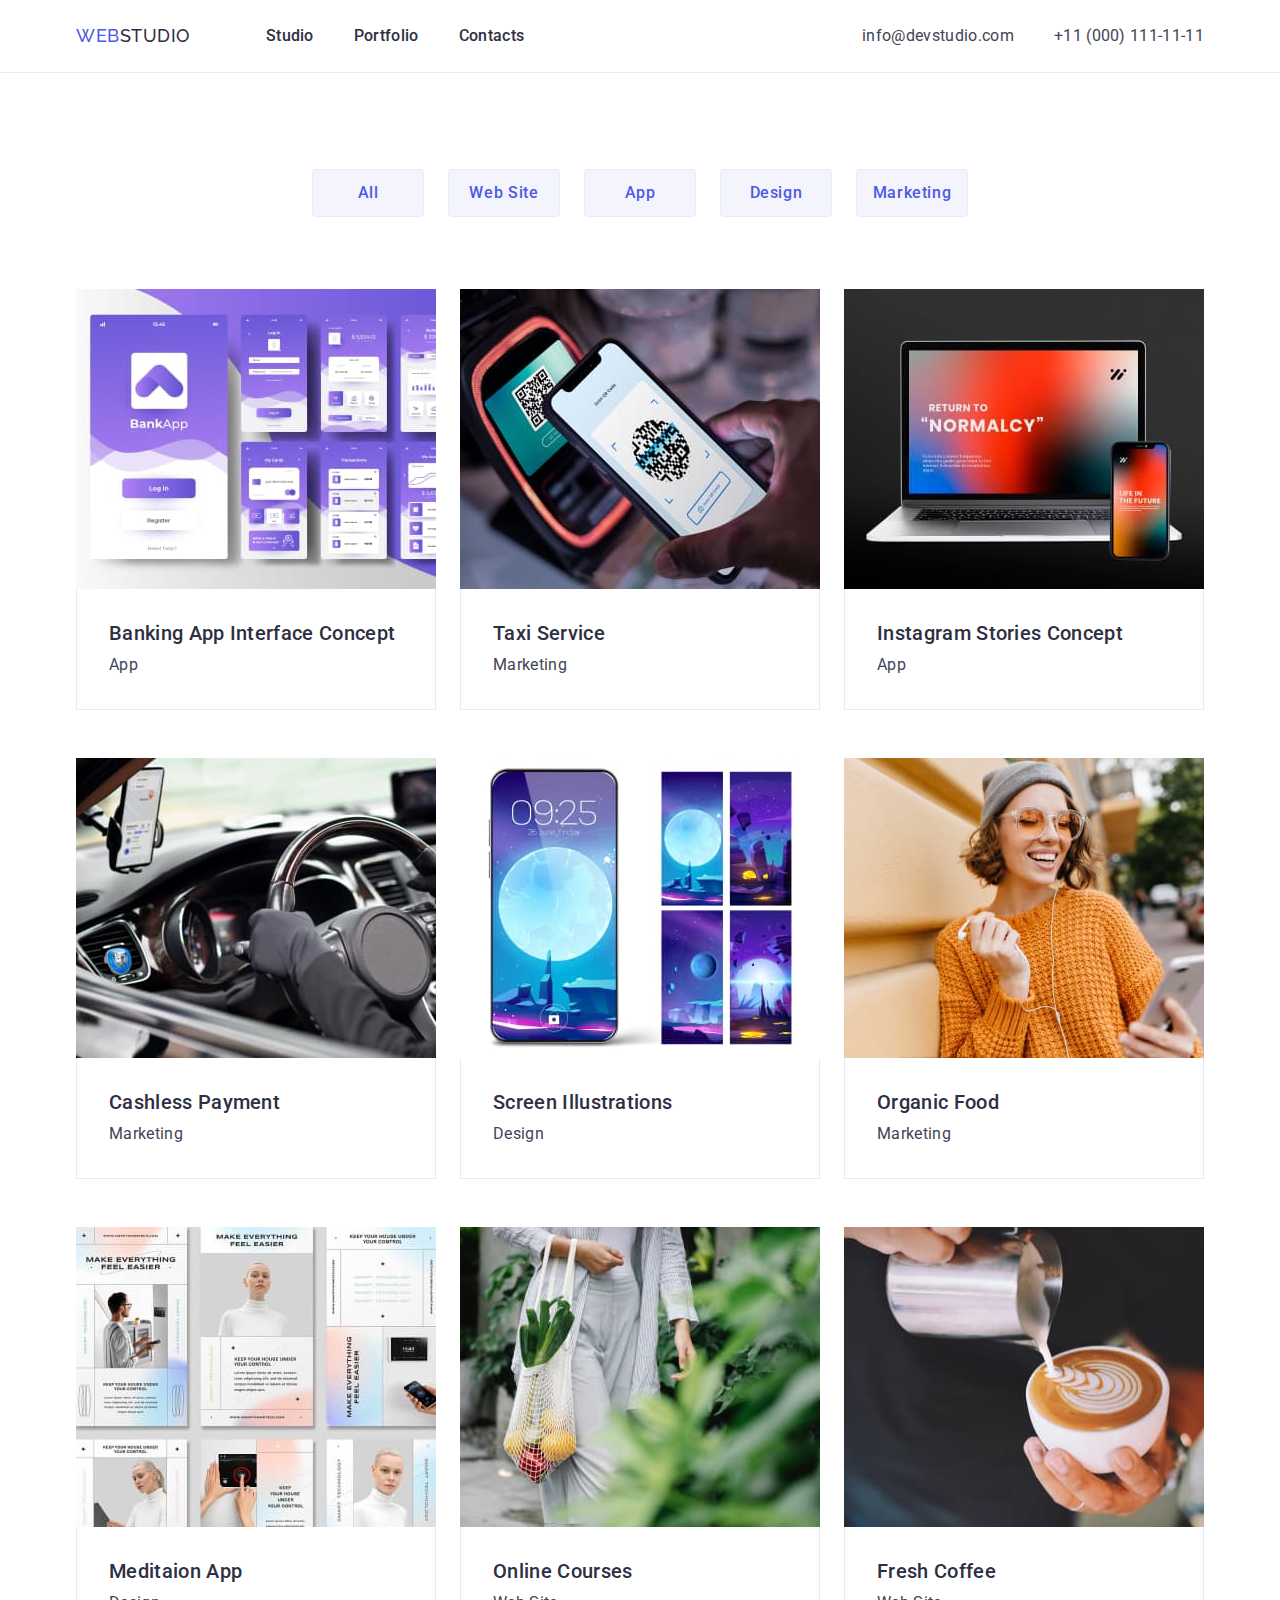
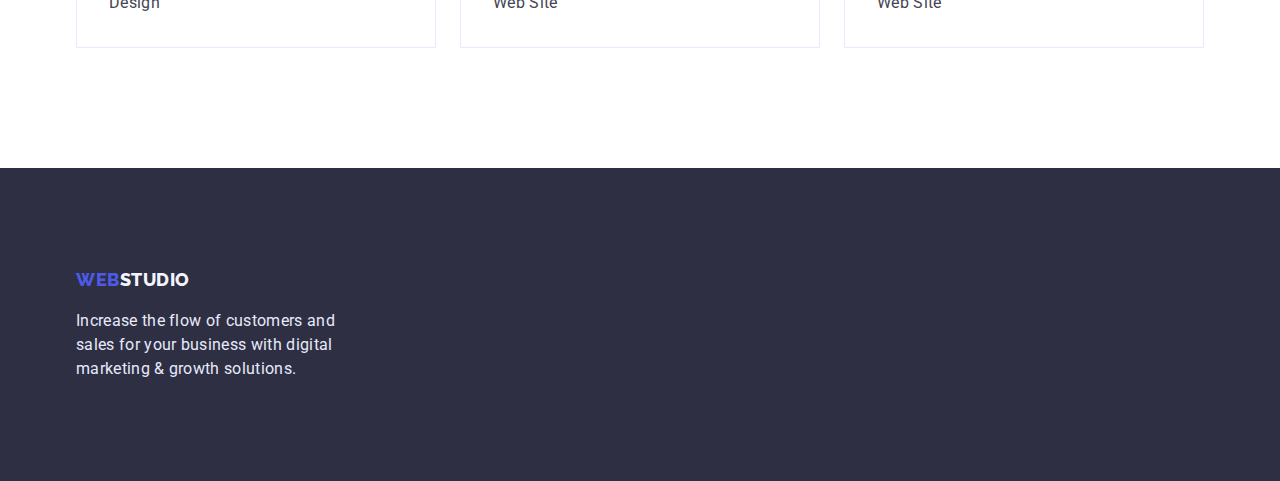
==== portfolio.html @ 6ce9bca9 "Фон+тіні" ====
<!DOCTYPE html>
<html lang="en">
  <head>
    <meta charset="UTF-8" />
    <meta http-equiv="X-UA-Compatible" content="IE=edge" />
    <meta name="viewport" content="width=device-width, initial-scale=1.0" />
    <title>WEBSTUDIO</title>
    <link rel="preconnect" href="https://fonts.googleapis.com" />
    <link rel="preconnect" href="https://fonts.gstatic.com" crossorigin />
    <link rel="preconnect" href="https://fonts.googleapis.com" />
    <link rel="preconnect" href="https://fonts.gstatic.com" crossorigin />
    <link
      href="https://fonts.googleapis.com/css2?family=Raleway:wght@800&family=Roboto:wght@400;500;700;900&display=swap"
      rel="stylesheet"
    />
    <link
      rel="stylesheet"
      href="https://cdnjs.cloudflare.com/ajax/libs/modern-normalize/1.0.0/modern-normalize.min.css"
    />
    <link
      rel="stylesheet"
      href="https://cdn.jsdelivr.net/npm/modern-normalize@1.1.0/modern-normalize.min.css"
    />
    <link rel="stylesheet" href="./css/styles.css" />
  </head>
  <body>
    <!-- Шапка сайту -->
    <header class="page-header">
      <!-- Навігація -->
      <div class="container page-header-container">
        <nav class="site-nav">
          <a href="./index.html" class="logo link"
            ><span class="part-logo">Web</span>Studio</a
          >
          <ul class="nav list">
            <li class="nav-item">
              <a class="nav-link link" href="./index.html">Studio</a>
            </li>

            <li class="nav-item">
              <a class="nav-link link" href="./portfolio.html">Portfolio</a>
            </li>

            <li class="nav-item"><a class="link" href="">Contacts</a></li>
          </ul>
        </nav>
        <!-- Котактні данні -->
        <address class="contacts">
          <ul class="cont list">
            <li class="cont-item">
              <a class="cont-link link mail" href="mailto:info@devstudio.com"
                >info@devstudio.com</a
              >
            </li>

            <li class="cont-item">
              <a class="cont-link link" href="tel:+110001111111"
                >+11 (000) 111-11-11</a
              >
            </li>
          </ul>
        </address>
      </div>
    </header>
    <main>
      <!-- Список можливостей -->
      <section class="capability">
        <div class="container">
          <h1 class="ghost">Capability</h1>
          <ul class="cap-list list">
            <li class="cap-filter list-item">
              <button class="filter-button" type="button">All</button>
            </li>

            <li class="cap-filter list-item">
              <button class="filter-button" type="button">Web Site</button>
            </li>

            <li class="cap-filter list-item">
              <button class="filter-button" type="button">App</button>
            </li>

            <li class="cap-filter list-item">
              <button class="filter-button" type="button">Design</button>
            </li>

            <li class="cap-filter list-item">
              <button class="filter-button" type="button">Marketing</button>
            </li>
          </ul>
          <h2 class="ghost">List-capability</h2>
          <ul class="portfolio-list list">
            <li class="portfolio-item">
              <a class="link" href=""
                ><img
                  src="./images/portfolio_img/img-1.jpg"
                  alt="Bank blanlk"
                  width="360"
                />
                <div class="photo-decor">
                  <h3 class="item-title">Banking App Interface Concept</h3>
                  <p class="text">App</p>
                </div></a
              >
            </li>

            <li class="portfolio-item">
              <a class="link" href=""
                ><img
                  src="./images/portfolio_img/img-2.jpg"
                  alt="The driver is behind the wheel"
                  width="360"
                />
                <div class="photo-decor">
                  <h3 class="item-title">Taxi Service</h3>
                  <p class="text">Marketing</p>
                </div></a
              >
            </li>

            <li class="portfolio-item">
              <a class="link" href=""
                ><img
                  src="./images/portfolio_img/img-3.jpg"
                  alt="Layouts of social media pages"
                  width="360"
                />
                <div class="photo-decor">
                  <h3 class="item-title">Instagram Stories Concept</h3>
                  <p class="text">App</p>
                </div></a
              >
            </li>

            <li class="portfolio-item">
              <a class="link" href=""
                ><img
                  src="./images/portfolio_img/img-4.jpg"
                  alt="The phone scans the QR code"
                  width="360"
                />
                <div class="photo-decor">
                  <h3 class="item-title">Cashless Payment</h3>
                  <p class="text">Marketing</p>
                </div></a
              >
            </li>

            <li class="portfolio-item">
              <a class="link" href=""
                ><img
                  src="./images/portfolio_img/img-5.jpg"
                  alt="Themes for smartphone"
                  width="360"
                />
                <div class="photo-decor">
                  <h3 class="item-title">Screen Illustrations</h3>
                  <p class="text">Design</p>
                </div></a
              >
            </li>

            <li class="portfolio-item">
              <a class="link" href=""
                ><img
                  src="./images/portfolio_img/img-6.jpg"
                  alt="Woman with vegetables"
                  width="360"
                />
                <div class="photo-decor">
                  <h3 class="item-title">Organic Food</h3>
                  <p class="text">Marketing</p>
                </div></a
              >
            </li>

            <li class="portfolio-item">
              <a class="link" href=""
                ><img
                  src="./images/portfolio_img/img-7.jpg"
                  alt="Smartphone and laptop"
                  width="360"
                />
                <div class="photo-decor">
                  <h3 class="item-title">Meditaion App</h3>
                  <p class="text">Design</p>
                </div></a
              >
            </li>

            <li class="portfolio-item">
              <a class="link" href=""
                ><img
                  src="./images/portfolio_img/img-8.jpg"
                  alt="A woman in headphones and glasses is smilin g"
                  width="360"
                />
                <div class="photo-decor">
                  <h3 class="item-title">Online Courses</h3>
                  <p class="text">Web Site</p>
                </div></a
              >
            </li>

            <li class="portfolio-item">
              <a class="link" href=""
                ><img
                  src="./images/portfolio_img/img-9.jpg"
                  alt="A cup of coffee"
                  width="360"
                />
                <div class="photo-decor">
                  <h3 class="item-title">Fresh Coffee</h3>
                  <p class="text">Web Site</p>
                </div></a
              >
            </li>
          </ul>
        </div>
      </section>
    </main>
    <!-- Підвал -->
    <footer class="page-footer">
      <div class="container">
        <a href="./index.html" class="logo link"
          ><span class="part-logo">Web</span>Studio</a
        >
        <p class="text-footer">
          Increase the flow of customers and sales for your business with
          digital marketing & growth solutions.
        </p>
      </div>
    </footer>
  </body>
</html>
---- css/styles.css ----
/* =========== ЗАГАЛЬНІ СТИЛІ ========== */
*,
*::before,
*::after {
    box-sizing: border-box;
}

h1,
h2,
h3,
h4,
p {
    margin-top: 0;
    margin-bottom: 0;
}

ul,
ol {
    margin-top: 0;
    margin-bottom: 0;
    padding-left: 0;
}

address {
    font-style: normal;
}

button {
    cursor: pointer;
}

img {
    display: block;
}

:root {
    --primery-brand-color: #4D5AE5;
    --pressed-state-color: #404BBF;
    --dark-color: #2E2F42;
    --succes-color: #31D0AA;
    --text-color: #434455;
    --subtle-text-color: #8E8F99;
    --accent-color: #E7E9FC;
    --light-color: #F4F4FD;
    --modal-overlay-color: #2E2F42;
    --hero-background-color: #2E2F42;
    --primery-bcg-color: #FFFFFF;
    --card-set-gap: 24px
}

.list {
    list-style: none;
}

.link {
    text-decoration: none;
}

body {
    background-color: var(--primery-bcg-color);
    color: var(--text-color);
    font-family: 'Roboto', sans-serif;
    font-size: 16px;
    line-height: 1.5;
    letter-spacing: 0.02em;
}

.section-title {
    color: var(--dark-color);
    font-weight: 700;
    font-size: 36px;
    line-height: 1.11;
    text-align: center;
    margin-bottom: 72px;
}

.item-title {
    color: var(--dark-color);
    font-weight: 500;
    font-size: 20px;
    line-height: 1.2;
    margin-bottom: 8px;
}

.container {
    width: 1158px;
    padding-left: 15px;
    padding-right: 15px;
    margin-left: auto;
    margin-right: auto;
}


/**!=========== СТИЛІ ДЛЯ index.html ========== */
/* =========== ШАПКА САЙТУ ========== */

.page-header {
    border-bottom: 1px solid var(--accent-color);
}

.page-header-container,
.site-nav,
.nav,
.cont.list {
    display: flex;
    align-items: center;
}

.page-header-container {
    justify-content: space-between;
    padding-top: var(--card-set-gap);
    padding-bottom: var(--card-set-gap);
}

.mail,
.nav-item:not(:last-child) {
    margin-right: 40px;
}


.logo {
    font-family: 'Raleway', sans-serif;
    color: var(--dark-color);
    text-transform: uppercase;
    font-weight: 800;
    font-size: 18px;
    line-height: 1.33;
    letter-spacing: 0.03em;
    margin-right: 76px;
}

.logo:hover,
.logo:focus {
    color: var(--pressed-state-color);
}

.part-logo {
    color: var(--primery-brand-color);
}

.part-logo:hover,
.part-logo:focus {
    color: var(--dark-color);
}

/* =========== НАВІГАЦІЯ ========== */
.site-nav .link {
    color: var(--dark-color);
    font-weight: 500;
}

.site-nav .link:hover,
.site-nav .link:focus,
.contacts .link:hover,
.contacts .link:focus {
    color: var(--pressed-state-color);
}

/* =========== КОНТАКТНІ ДАННІ ========== */
.contacts .link {
    color: var(--text-color);
}


/* !=========== ОСНОВНИЙ КОНТЕНТ ========== */

/* =========== СЕКЦІЯ ГЕРОЙ ========== */
.hero {
    text-align: center;
    background-color: var(--hero-background-color);
    padding-top: 188px;
    padding-bottom: 188px;
    background-image: linear-gradient(rgba(46, 47, 66, 0.7), rgba(46, 47, 66, 0.7)),
        url(../images/people-office.jpg);
    background-size: cover;
    background-repeat: no-repeat;
    background-position: center;
    max-width: 1440px;
    margin: 0 auto;
}

.primary-title {
    color: var(--primery-bcg-color);
    font-weight: 700;
    font-size: 56px;
    line-height: 1.071;
    text-align: center;
    margin: 0 auto 48px;
    width: 496px;

}

.order-button {
    display: inline-block;
    padding: 16px 32px;
    min-width: 170px;
    border-radius: 4px;
    background-color: var(--primery-brand-color);
    border: 2px solid transparent;

    text-align: center;
    color: var(--primery-bcg-color);
    font-family: 'Roboto', sans-serif;
    font-weight: 500;
    font-size: 16px;
    line-height: 1.5;

}

.order-button:hover,
.order-button:focus {
    background-color: var(--pressed-state-color);
}

/* =========== ПЕРЕЛІК ПЕРЕВАГ ========== */
.section {
    padding-top: 120px;
    padding-bottom: 120px;
}

.preference {
    padding-bottom: 0;
}

.ghost {
    position: absolute;
    width: 1px;
    height: 1px;
    margin: -1px;
    border: 0;
    padding: 0;
    white-space: nowrap;
    clip-path: inset(100%);
    clip: rect(0 0 0 0);
    overflow: hidden;
}

.pref-list {
    display: flex;

}

.pref-item:not(:last-child) {
    margin-right: var(--card-set-gap);
}

/* =========== НАШІ ПРОЕКТИ ==========  */
.proj-list {
    display: flex;
}

.proj-item:not(:last-child) {
    margin-right: var(--card-set-gap);
}

/* =========== ЧЛЕНИ КОМАНДИ ========== */
.team-list {
    display: flex;
    text-align-last: center;
}

.team-member:not(:last-child) {
    margin-right: var(--card-set-gap);
}

.team {
    background-color: var(--light-color);
}

.team-member {
    box-shadow: 0px 1px 6px rgba(46, 47, 66, 0.08), 0px 1px 1px rgba(46, 47, 66, 0.16), 0px 2px 1px rgba(46, 47, 66, 0.08);
}

/* =========== ПІДВАЛ ========== */
.page-footer {
    background-color: var(--modal-overlay-color);
    color: var(--accent-color);
    padding-top: 100px;
    padding-bottom: 100px;
}

.page-footer .link,
.page-footer .part-logo:hover,
.page-footer .part-logo:focus {
    color: var(--light-color);
}

.page-footer .link:hover,
.page-footer .link:focus {
    color: var(--primery-brand-color);
}

.text-footer {
    margin-top: 16px;
    width: 264px;
}

/**! =========== СТИЛІ ДЛЯ portfolio.html ========= */
/* ========== Список можливостей ========= */
.capability {
    padding-top: 96px;
    padding-bottom: 120px;
}

.cap-list {
    display: flex;
    margin-bottom: 72px;
    justify-content: center;
}

.cap-filter:not(:last-child) {
    margin-right: var(--card-set-gap);
}

.portfolio-list {
    font-family: 'Roboto', sans-serif;
    font-size: 16px;
    line-height: 1.5;
    letter-spacing: 0.02em;

    display: flex;
    flex-wrap: wrap;
    /* margin-left: calc(-1 * var(--card-set-gap));
    margin-top: calc(-2 * var(--card-set-gap)); */
    row-gap: calc(2*var(--card-set-gap));
    column-gap: var(--card-set-gap);
}

.portfolio-item {
    /* flex-basis: calc(100%/ 3 - var(--card-set-gap)); */
    /* margin-left: var(--card-set-gap);
    margin-top: calc(2 * var(--card-set-gap)); */
    flex-basis: calc(100%-(2*var(--card-set-gap))/3);
    /* flex-basis: calc(100%/3 - var(--card-set-gap)); */
}

.portfolio-item:hover {
    box-shadow: 0px 1px 6px rgba(46, 47, 66, 0.08), 0px 1px 1px rgba(46, 47, 66, 0.16), 0px 2px 1px rgba(46, 47, 66, 0.08);
}

.photo-decor {
    color: var(--text-color);
    border: 1px solid var(--accent-color);
    border-top: none;
    padding: 32px;
    background-color: var(--primery-bcg-color);
}

.filter-button {
    width: 112px;
    height: 48px;

    background-color: var(--light-color);
    color: var(--primery-brand-color);
    font-family: 'Roboto', sans-serif;
    font-weight: 500;
    font-size: 16px;
    line-height: 1.5;
    letter-spacing: 0.04em;

    border: 1px solid var(--accent-color);
    border-radius: 4px;
}

.filter-button:hover,
.filter-button:focus {
    background-color: var(--pressed-state-color);
    color: var(--primery-bcg-color);
    box-shadow: 0px 3px 1px rgba(0, 0, 0, 0.1), 0px 2px 1px rgba(0, 0, 0, 0.08), 0px 2px 2px rgba(0, 0, 0, 0.12);
}

.nav-link .link {}
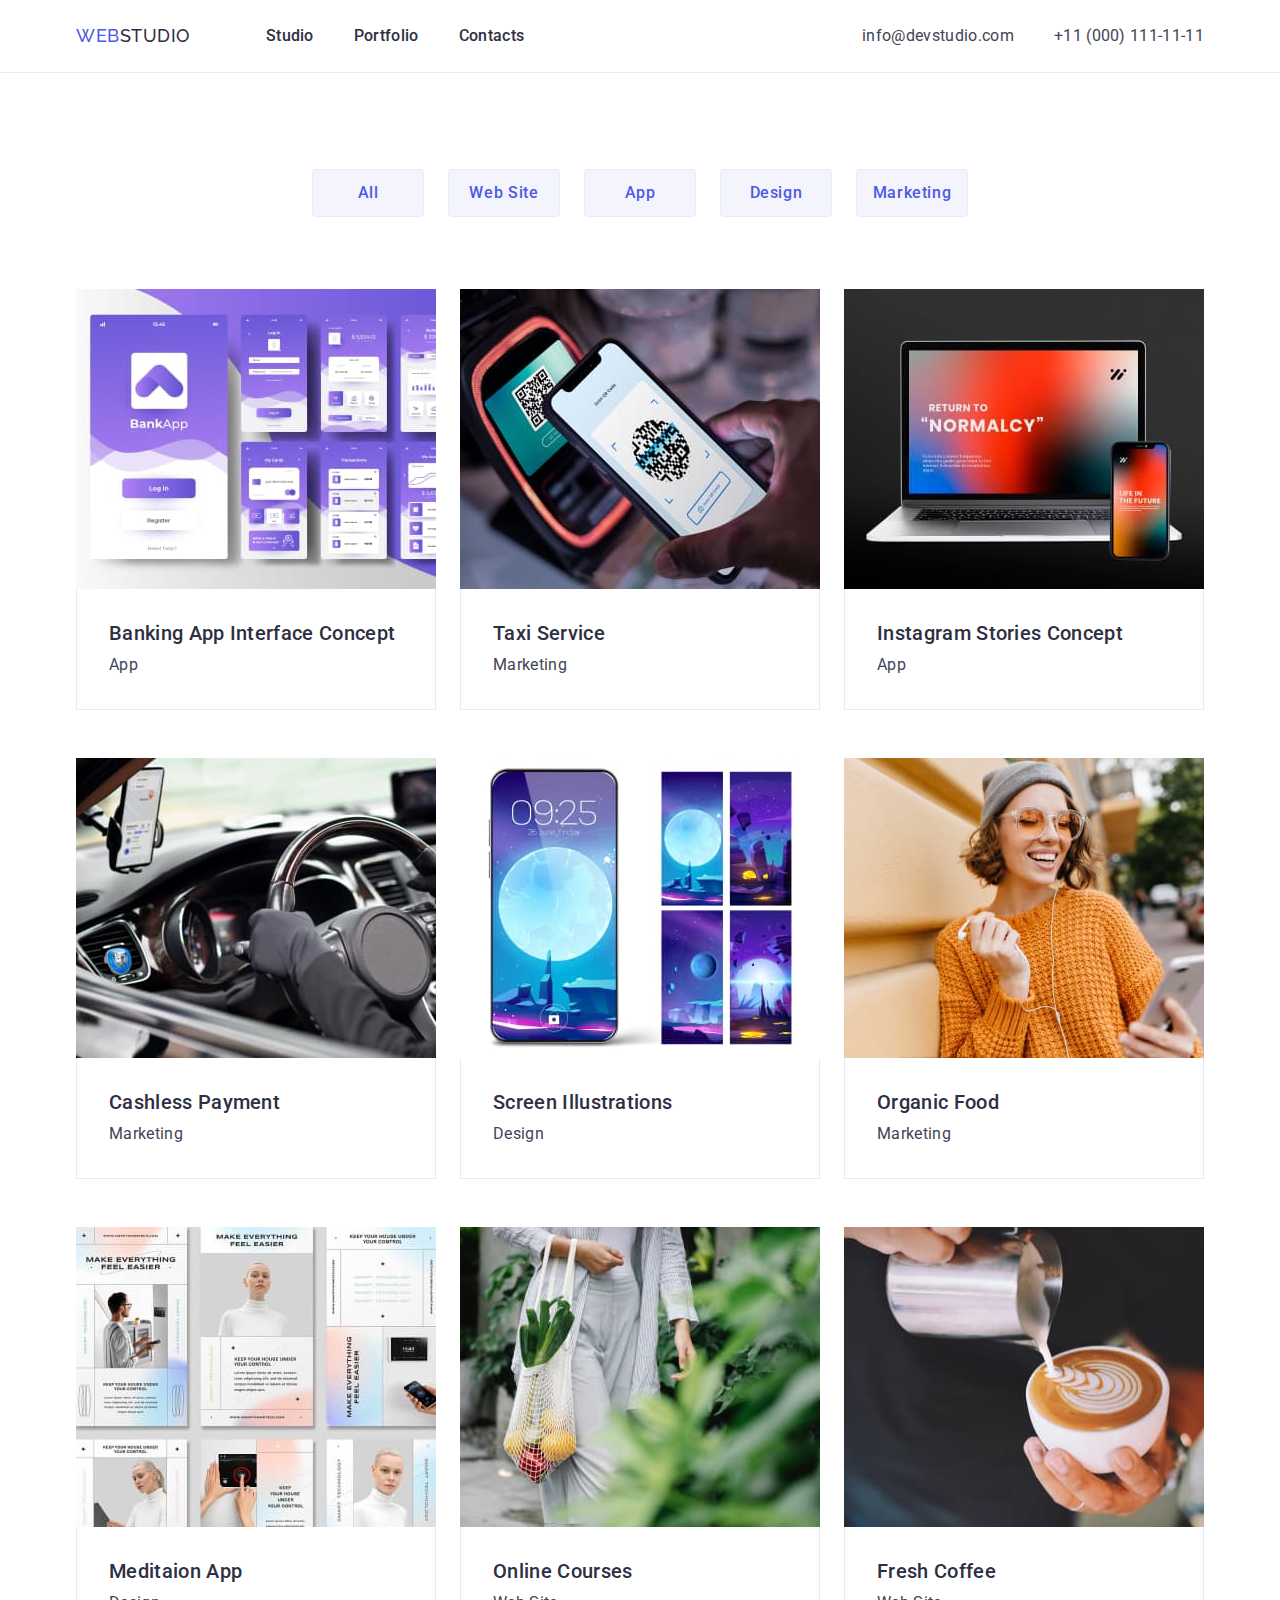
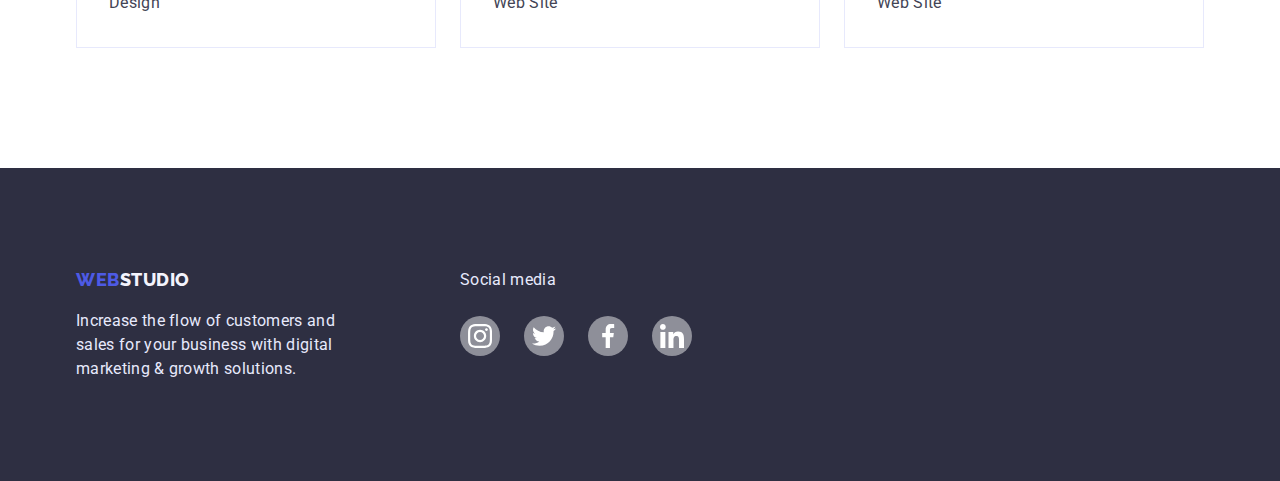
==== commit b645c763: "Д.З.4." ====
--- a/portfolio.html
+++ b/portfolio.html
@@ -221,15 +221,37 @@
     </main>
     <!-- Підвал -->
     <footer class="page-footer">
-      <div class="container">
-        <a href="./index.html" class="logo link"
-          ><span class="part-logo">Web</span>Studio</a
-        >
-        <p class="text-footer">
-          Increase the flow of customers and sales for your business with
-          digital marketing & growth solutions.
-        </p>
-      </div>
-    </footer>
+      <div class="container footer-conteiner">
+        <div class="footer-logo">
+          <a href="./index.html" class="logo link"
+            ><span class="part-logo">Web</span>Studio</a
+          >
+          <p class="text-footer">
+            Increase the flow of customers and sales for your business with
+            digital marketing & growth solutions.
+          </p>
+        </div>
+        <div class="soc-media">
+          <p class="soc-media-text">Social media</p>
+          <ul class="soc-media-list list">
+            <li class="soc-media-item"><a class="cos-media-link" href=""
+            ><svg class="soc-icon"  width="24" height="24">
+              <use href="./images/sprite.svg#instagram"></use></svg
+          ></a></li>
+            <li class="soc-media-item"><a class="cos-media-link" href=""
+            ><svg class="soc-icon" width="24" height="24">
+              <use href="./images/sprite.svg#twitter"></use></svg
+          ></a></li>
+            <li class="soc-media-item"><a class="cos-media-link" href=""
+            ><svg class="soc-icon" width="24" height="24">
+              <use href="./images/sprite.svg#facebook"></use></svg
+          ></a></li>
+            <li class="soc-media-item"><a class="cos-media-link" href=""
+            ><svg class="soc-icon" width="24" height="24">
+              <use href="./images/sprite.svg#linkedin"></use></svg
+          ></a></li>
+          </ul>
+        </div>
+      </footer>
   </body>
 </html>
--- a/css/styles.css
+++ b/css/styles.css
@@ -1,4 +1,4 @@
-/* =========== ЗАГАЛЬНІ СТИЛІ ========== */
+/*! =========== ЗАГАЛЬНІ СТИЛІ ========== */
 *,
 *::before,
 *::after {
@@ -90,9 +90,16 @@
     margin-right: auto;
 }
 
+.icon {
+    display: flex;
+    justify-content: center;
+    background-color: var(--light-color);
+    padding-top: 24px;
+    padding-bottom: 24px;
+}
 
 /**!=========== СТИЛІ ДЛЯ index.html ========== */
-/* =========== ШАПКА САЙТУ ========== */
+/** =========== ШАПКА САЙТУ ========== */
 
 .page-header {
     border-bottom: 1px solid var(--accent-color);
@@ -164,17 +171,16 @@
 
 /* !=========== ОСНОВНИЙ КОНТЕНТ ========== */
 
-/* =========== СЕКЦІЯ ГЕРОЙ ========== */
+/** =========== СЕКЦІЯ ГЕРОЙ ========== */
 .hero {
     text-align: center;
     background-color: var(--hero-background-color);
     padding-top: 188px;
     padding-bottom: 188px;
+
     background-image: linear-gradient(rgba(46, 47, 66, 0.7), rgba(46, 47, 66, 0.7)),
         url(../images/people-office.jpg);
     background-size: cover;
-    background-repeat: no-repeat;
-    background-position: center;
     max-width: 1440px;
     margin: 0 auto;
 }
@@ -212,7 +218,7 @@
     background-color: var(--pressed-state-color);
 }
 
-/* =========== ПЕРЕЛІК ПЕРЕВАГ ========== */
+/** =========== ПЕРЕЛІК ПЕРЕВАГ ========== */
 .section {
     padding-top: 120px;
     padding-bottom: 120px;
@@ -244,7 +250,11 @@
     margin-right: var(--card-set-gap);
 }
 
-/* =========== НАШІ ПРОЕКТИ ==========  */
+.icon {
+    fill: var(--dark-color);
+}
+
+/** =========== НАШІ ПРОЕКТИ ==========  */
 .proj-list {
     display: flex;
 }
@@ -253,7 +263,7 @@
     margin-right: var(--card-set-gap);
 }
 
-/* =========== ЧЛЕНИ КОМАНДИ ========== */
+/** =========== ЧЛЕНИ КОМАНДИ ========== */
 .team-list {
     display: flex;
     text-align-last: center;
@@ -271,7 +281,58 @@
     box-shadow: 0px 1px 6px rgba(46, 47, 66, 0.08), 0px 1px 1px rgba(46, 47, 66, 0.16), 0px 2px 1px rgba(46, 47, 66, 0.08);
 }
 
-/* =========== ПІДВАЛ ========== */
+.soc-list {
+    margin-top: 8px;
+    display: flex;
+    gap: 24px;
+    /* justify-content: center; */
+}
+
+.soc-link {
+    display: flex;
+    width: 40px;
+    height: 40px;
+    border-radius: 50%;
+    background-color: var(--primery-brand-color);
+    justify-content: center;
+    align-items: center;
+}
+
+.soc-link:hover,
+.soc-link:focus {
+    background-color: var(--pressed-state-color);
+}
+
+.soc-icon {
+    fill: var(--primery-bcg-color);
+}
+
+/** =========== Клієнти ========== */
+.customers {
+    text-align: center;
+}
+
+.customers-list {
+    display: flex;
+    gap: var(--card-set-gap);
+    justify-content: center;
+    margin-top: 72px;
+}
+
+.customers-logo {
+    border: 1px solid var(--subtle-text-color);
+    border-radius: 4px;
+    fill: var(--subtle-text-color);
+}
+
+.customers-logo:hover,
+.customers-logo:focus {
+    fill: var(--pressed-state-color);
+    border-color: var(--pressed-state-color);
+}
+
+
+/*! =========== ПІДВАЛ ========== */
 .page-footer {
     background-color: var(--modal-overlay-color);
     color: var(--accent-color);
@@ -279,6 +340,10 @@
     padding-bottom: 100px;
 }
 
+.footer-conteiner {
+    display: flex;
+}
+
 .page-footer .link,
 .page-footer .part-logo:hover,
 .page-footer .part-logo:focus {
@@ -295,8 +360,40 @@
     width: 264px;
 }
 
+.soc-media {
+    display: inline-block;
+    margin-left: 120px;
+}
+
+.soc-media-text {
+    margin-bottom: 24px;
+}
+
+.soc-media-list {
+    display: flex;
+    gap: 24px;
+}
+
+
+.cos-media-link {
+    display: flex;
+    width: 40px;
+    height: 40px;
+    border-radius: 50%;
+    background-color: var(--subtle-text-color);
+    justify-content: center;
+    align-items: center;
+}
+
+.cos-media-link:hover,
+.cos-media-link:focus {
+    background-color: var(--succes-color);
+}
+
+/* .footer-logo {margin-left: ;} */
+
 /**! =========== СТИЛІ ДЛЯ portfolio.html ========= */
-/* ========== Список можливостей ========= */
+/** ========== Список можливостей ========= */
 .capability {
     padding-top: 96px;
     padding-bottom: 120px;
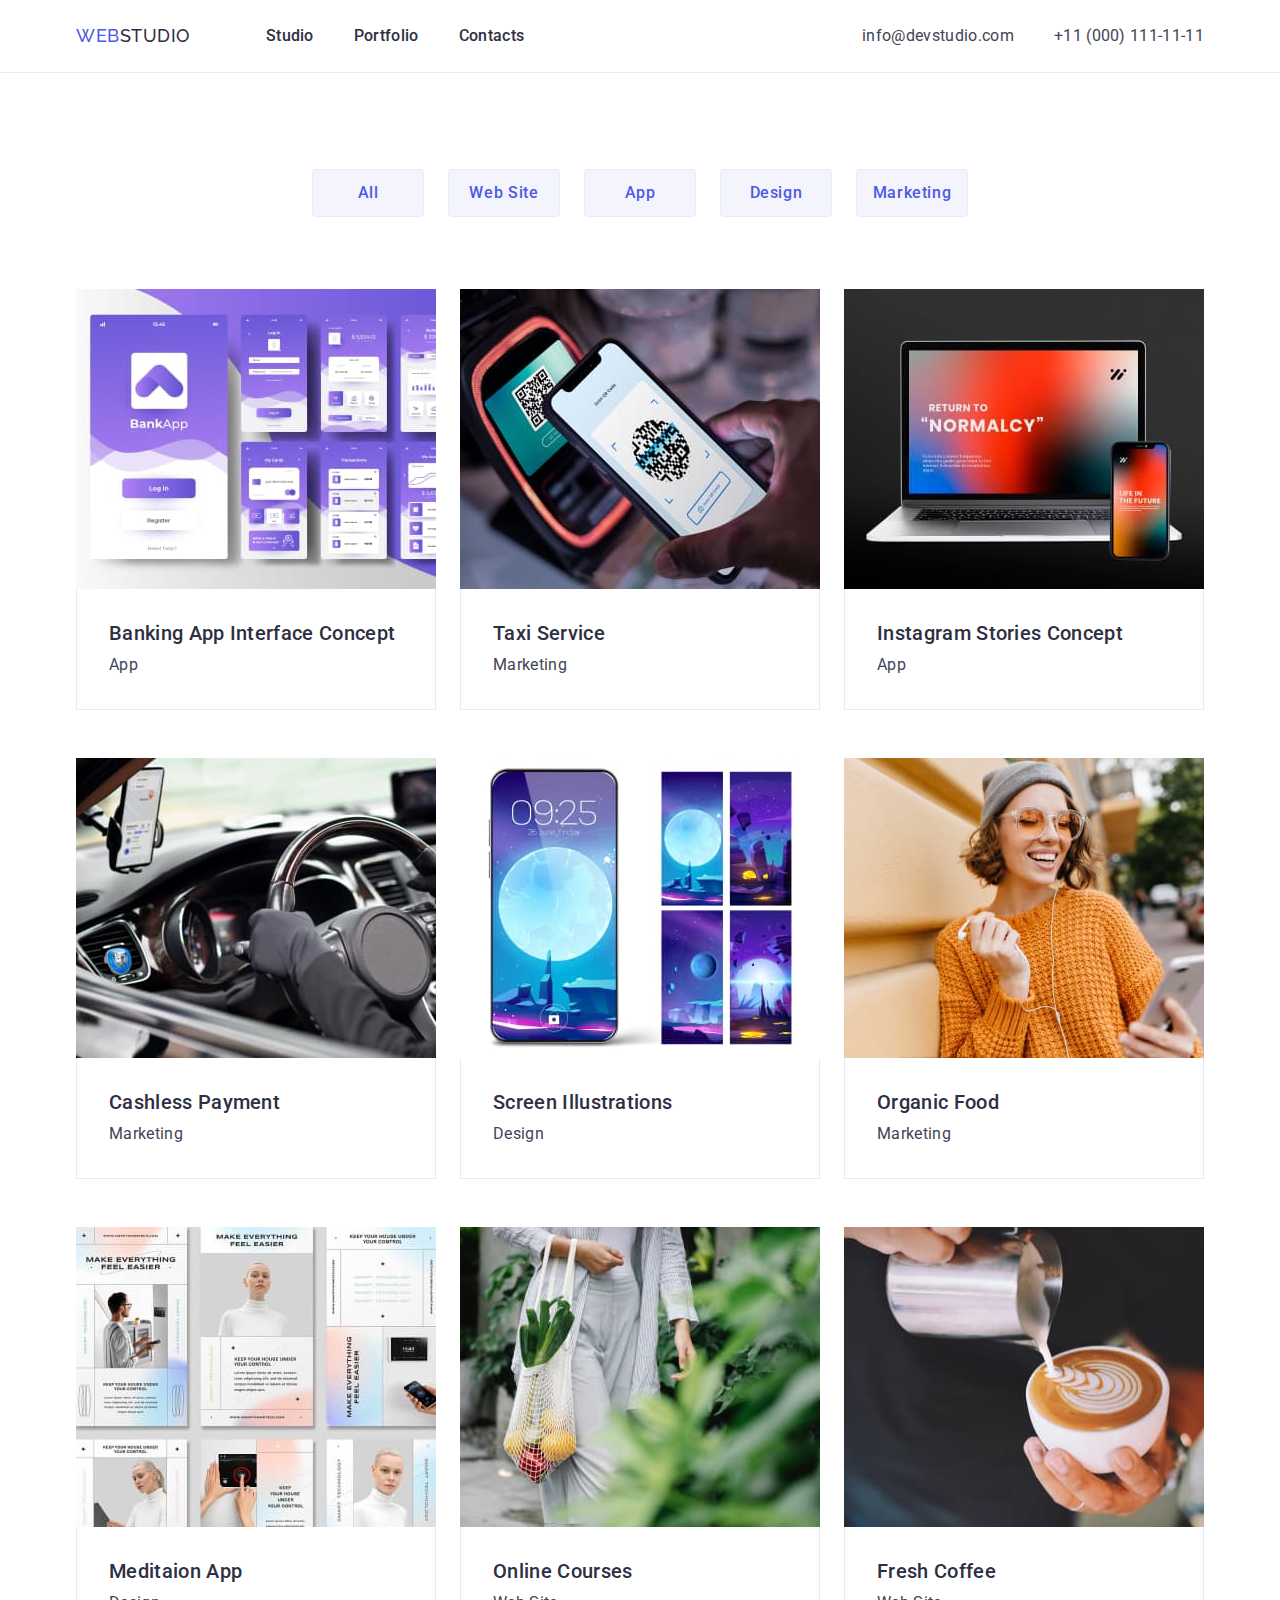
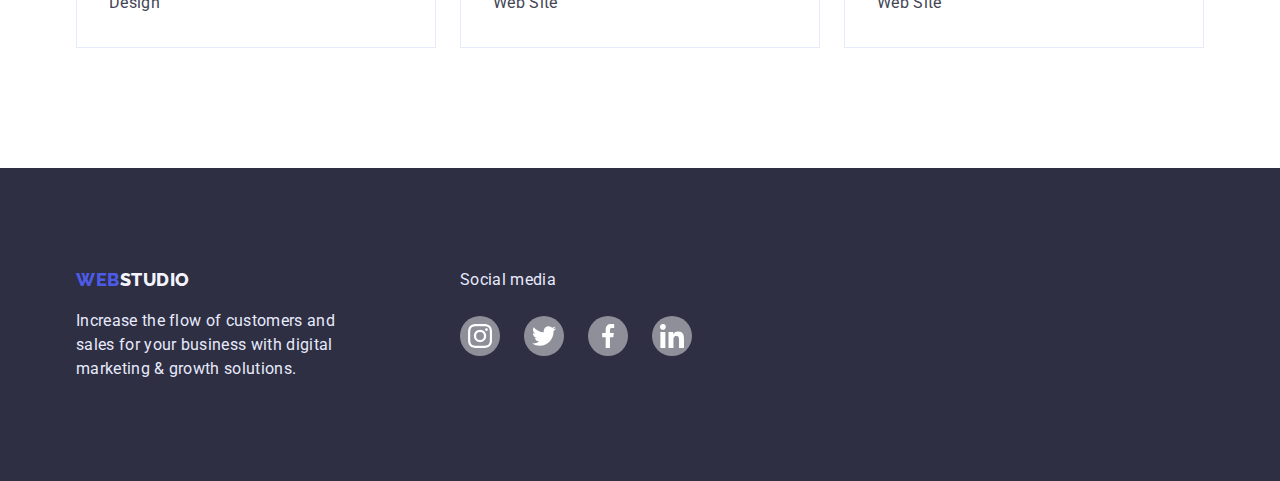
==== commit 73a926ba: "Д.З.4.0" ====
--- a/portfolio.html
+++ b/portfolio.html
@@ -236,19 +236,19 @@
           <ul class="soc-media-list list">
             <li class="soc-media-item"><a class="cos-media-link" href=""
             ><svg class="soc-icon"  width="24" height="24">
-              <use href="./images/sprite.svg#instagram"></use></svg
+              <use href="./images/icons.svg#instagram"></use></svg
           ></a></li>
             <li class="soc-media-item"><a class="cos-media-link" href=""
             ><svg class="soc-icon" width="24" height="24">
-              <use href="./images/sprite.svg#twitter"></use></svg
+              <use href="./images/icons.svg#twitter"></use></svg
           ></a></li>
             <li class="soc-media-item"><a class="cos-media-link" href=""
             ><svg class="soc-icon" width="24" height="24">
-              <use href="./images/sprite.svg#facebook"></use></svg
+              <use href="./images/icons.svg#facebook"></use></svg
           ></a></li>
             <li class="soc-media-item"><a class="cos-media-link" href=""
             ><svg class="soc-icon" width="24" height="24">
-              <use href="./images/sprite.svg#linkedin"></use></svg
+              <use href="./images/icons.svg#linkedin"></use></svg
           ></a></li>
           </ul>
         </div>
